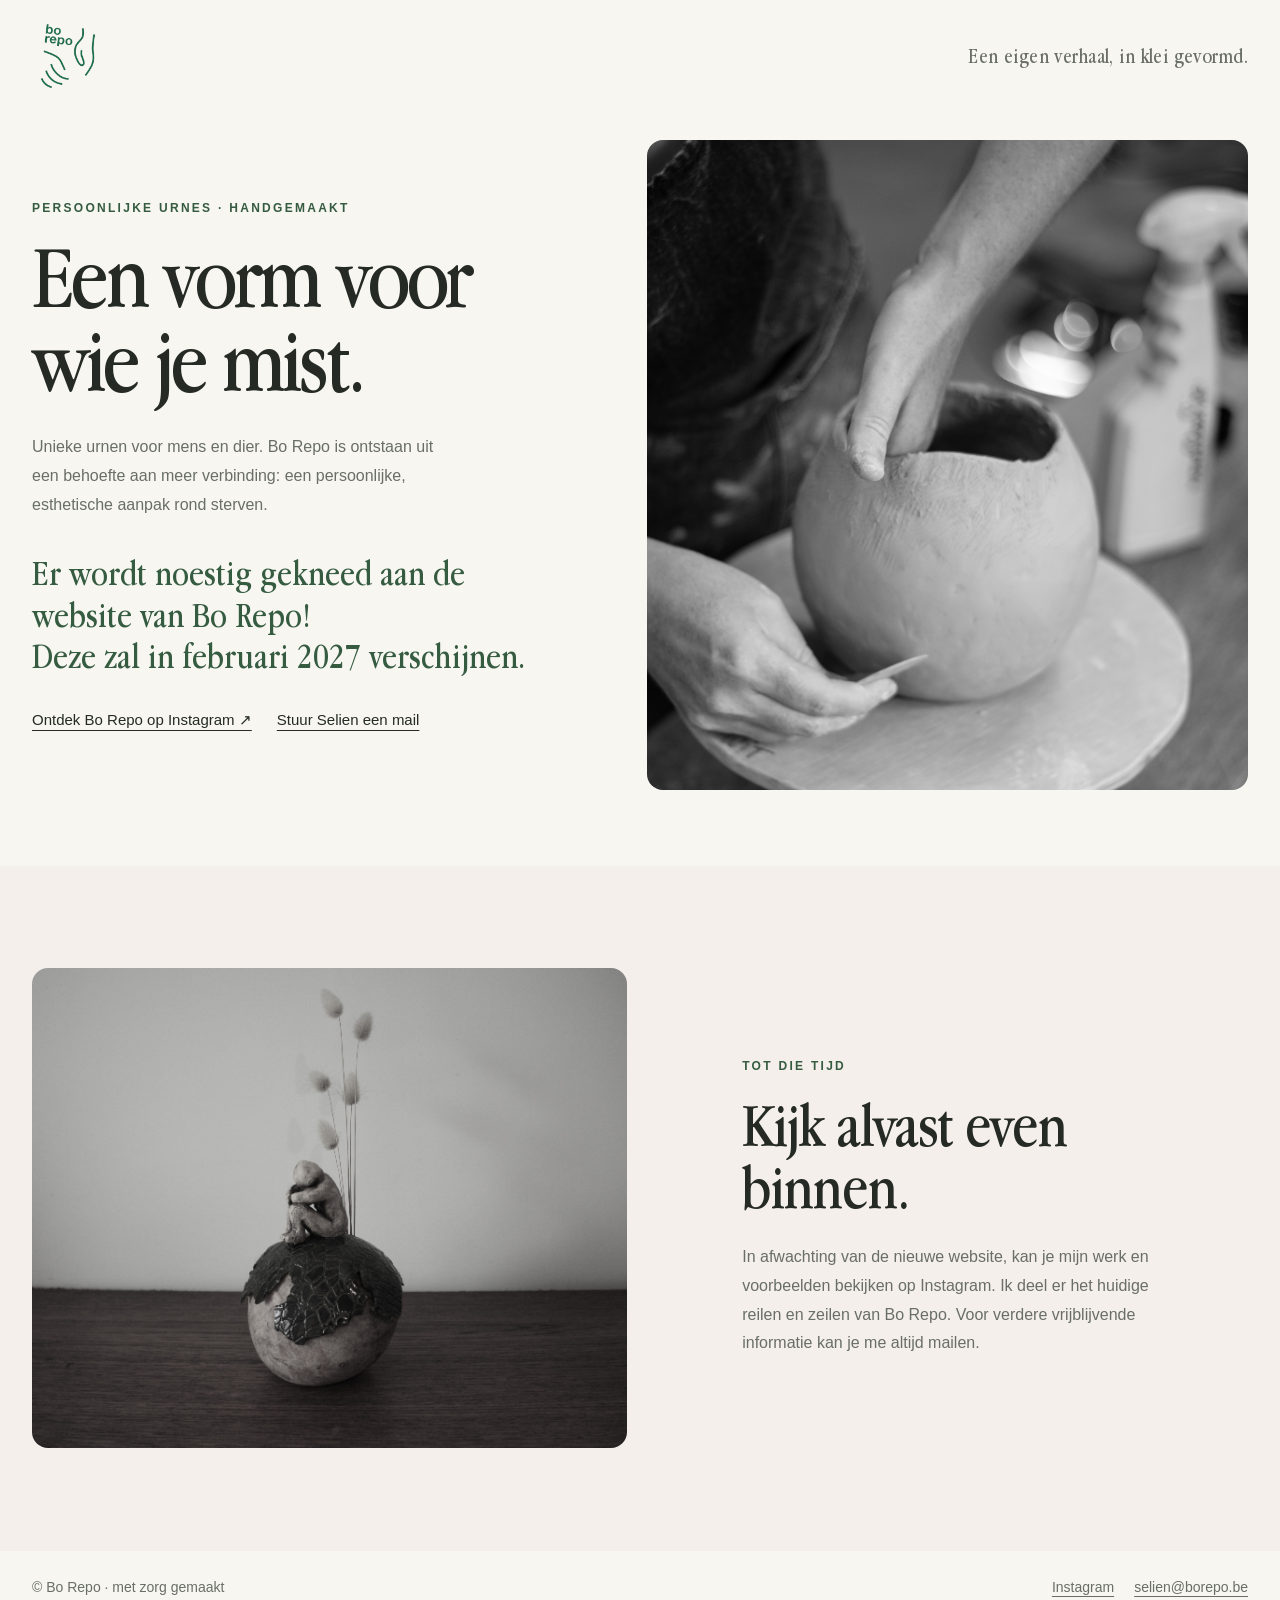
==== index.html @ 78b9c155 "Initial commit" ====
<!doctype html>
<html lang="nl-BE">
<head>
  <meta charset="utf-8">
  <meta name="viewport" content="width=device-width, initial-scale=1">
  <meta name="theme-color" content="#62926e">
  <meta name="description" content="Bo Repo maakt persoonlijke, handgemaakte urnes voor mensen en dieren. De nieuwe website verschijnt in februari 2027.">
  <!-- Preload fonts -->
  <link rel="preload" href="fonts/ITC Garamond Book Narrow Regular.woff2" as="font" type="font/woff2" crossorigin>
  <title>Bo Repo — urnes met een eigen verhaal</title>
  <link rel="icon" href="img/bo-repo-logo-groen.png">
  <link rel="stylesheet" href="css/style.css">
</head>
<body>
  <header class="site-header page-shell">
    <a class="brand" href="/" aria-label="Bo Repo — startpagina">
      <img src="img/bo-repo-logo-groen.png" alt="Bo Repo">
    </a>
    <span class="header-note">Een eigen verhaal, in klei gevormd.</span>
  </header>

  <main>
    <section class="hero page-shell" aria-labelledby="hero-title">
      <div class="hero-copy">
        <p class="eyebrow">Persoonlijke urnes · handgemaakt</p>
        <h1 id="hero-title">Een vorm voor wie je mist.</h1>
        <p class="intro">Unieke urnen voor mens en dier. Bo Repo is ontstaan uit een behoefte aan meer verbinding: een persoonlijke, esthetische aanpak rond sterven.</p>
        <p class="announcement">Er wordt noestig gekneed aan de website van Bo Repo!<br>Deze zal in februari 2027 verschijnen.</p>
        <div class="hero-links">
          <a class="text-link" href="https://www.instagram.com/bo_repo/" target="_blank" rel="noopener noreferrer">Ontdek Bo Repo op Instagram ↗</a>
          <a class="text-link" href="mailto:selien@borepo.be">Stuur Selien een mail</a>
        </div>
      </div>
      <figure class="hero-image">
        <img src="img/bo-repo-img-1.jpg" alt="Handgemaakte Bo Repo urne met een sculptuur en droogbloemen">
        <!-- <figcaption class="image-caption">Met de hand en met zorg gemaakt</figcaption> -->
      </figure>
    </section>

    <section class="process" aria-labelledby="process-title">
      <img class="process-image" src="img/bo-repo-img-2.jpg" alt="Selien vormt met de hand een urne uit klei" loading="lazy">
      <div class="process-copy">
        <p class="eyebrow">Tot die tijd</p>
        <h2 id="process-title">Kijk alvast even binnen.</h2>
        <p>In afwachting van de nieuwe website, kan je mijn werk en voorbeelden bekijken op Instagram. Ik deel er het huidige reilen en zeilen van Bo Repo. Voor verdere vrijblijvende informatie kan je me altijd mailen.</p>
      </div>
    </section>
  </main>

  <footer class="site-footer page-shell">
    <span>© Bo Repo · met zorg gemaakt</span>
    <nav class="footer-links" aria-label="Contact en sociale media">
      <a href="https://www.instagram.com/bo_repo/" target="_blank" rel="noopener noreferrer">Instagram</a>
      <a href="mailto:selien@borepo.be">selien@borepo.be</a>
    </nav>
  </footer>
</body>
</html>
---- css/style.css ----
@font-face {
  font-family: "ITC Garamond";
  src: url("../fonts/ITC Garamond Book Narrow Regular.woff2") format("woff2"),
       url("../fonts/ITC Garamond Book Narrow Regular.woff") format("woff"),
       url("../fonts/ITC Garamond Book Narrow Regular.otf") format("opentype");
  font-style: normal;
  font-weight: 400;
  font-display: swap;
}

:root {
  color-scheme: light;
  --green: rgb(98 146 110);
  --green-dark: #355b41;
  --grey-tint: #f4efea;
  --ink: #252a25;
  --paper: #f7f6f0;
  --placeholder: #e8e7e0;
  --caption-bg: rgb(247 246 240 / 0.92);
  --muted: #696e67;
  --serif: "ITC Garamond", Georgia, serif;
  --sans: "Segoe UI", Arial, sans-serif;
  --shell-max: 90rem;
  --gutter: 1.25rem;
}

* {
  box-sizing: border-box;
}

html {
  scroll-behavior: smooth;
}

body {
  margin: 0;
  background: var(--paper);
  color: var(--ink);
  font-family: var(--sans);
  -webkit-font-smoothing: antialiased;
}

a {
  color: inherit;
}

img {
  display: block;
  max-width: 100%;
}

.page-shell {
  width: min(100% - 2 * var(--gutter), 35rem);
  margin-inline: auto;
}

/* Header */
.site-header {
  min-height: 5.5rem;
  display: flex;
  align-items: center;
  justify-content: space-between;
  gap: 1.5rem;
}

.brand {
  display: inline-flex;
  align-items: center;
  text-decoration: none;
}

.brand img {
  width: 4rem;
  height: 4rem;
  object-fit: contain;
}

.header-note {
  max-width: 10rem;
  color: var(--muted);
  font-family: var(--serif);
  font-size: 1.125rem;
  letter-spacing: 0.02em;
  text-align: right;
}

/* Hero */
.hero {
  display: grid;
  grid-template-columns: 1fr;
  align-items: center;
  gap: 2.25rem;
  padding-block: 1.625rem 3.375rem;
}

.hero-copy {
  max-width: 33rem;
}

.eyebrow {
  margin: 0 0 1.375rem;
  color: var(--green-dark);
  font-size: 0.75rem;
  font-weight: 650;
  letter-spacing: 0.19em;
  text-transform: uppercase;
}

h1,
h2,
.announcement {
  font-family: var(--serif);
  font-weight: 400;
}

h1 {
  max-width: 28.75rem;
  margin: 0;
  font-size: clamp(3.75rem, 15vw, 5.5rem);
  line-height: 0.91;
  letter-spacing: -0.035em;
}

.intro {
  max-width: 27rem;
  margin: 1.375rem 0 0;
  color: var(--muted);
  font-size: 1rem;
  line-height: 1.8;
}

.announcement {
  margin: 1.625rem 0 0;
  color: var(--green-dark);
  font-size: clamp(1.5rem, 6vw, 2.25rem);
  line-height: 1.15;
}

.hero-links {
  display: flex;
  flex-wrap: wrap;
  align-items: center;
  gap: 0.75rem 1.5rem;
  margin-top: 1.5rem;
  font-size: 0.9375rem;
}

.text-link {
  text-decoration-thickness: 1px;
  text-underline-offset: 0.3rem;
}

.text-link:hover,
.text-link:focus-visible {
  color: var(--green-dark);
}

.hero-image {
  position: relative;
  margin: 0;
  width: 100%;
  height: min(116vw, 35rem);
  overflow: hidden;
  background: var(--placeholder);
  border-radius: 1rem;
}

.hero-image img {
  width: 100%;
  height: 100%;
  object-fit: cover;
  object-position: center 57%;
}

.image-caption {
  position: absolute;
  right: 1rem;
  bottom: 1rem;
  margin: 0;
  padding: 0.5rem 0.75rem;
  background: var(--caption-bg);
  color: var(--ink);
  font-family: var(--serif);
  font-size: 1.0625rem;
}

/* Process */
.process {
  display: grid;
  grid-template-columns: 1fr;
  align-items: center;
  gap: 2rem;
  padding: 3.125rem var(--gutter) 3.5rem;
  background: var(--grey-tint);
}

.process-image {
  width: 100%;
  aspect-ratio: 1.15 / 1;
  object-fit: cover;
  object-position: center 53%;
  border-radius: 1rem;
}

.process-copy {
  max-width: 27.5rem;
}

h2 {
  margin: 0;
  font-size: clamp(2.625rem, 10vw, 4rem);
  line-height: 0.98;
  letter-spacing: -0.025em;
}

.process-copy p:last-child {
  margin: 1.4375rem 0 0;
  color: var(--muted);
  font-size: 1rem;
  line-height: 1.8;
}

/* Footer */
.site-footer {
  display: flex;
  flex-direction: column;
  align-items: flex-start;
  gap: 0.875rem;
  padding-block: 1.375rem;
  color: var(--muted);
  font-size: 0.875rem;
}

.footer-links {
  display: flex;
  flex-wrap: wrap;
  gap: 1.25rem;
}

.footer-links a {
  text-underline-offset: 0.25rem;
}

/* Tablet en groter */
@media (min-width: 48em) {
  :root {
    --gutter: 2rem;
  }

  .page-shell {
    width: min(100% - 2 * var(--gutter), var(--shell-max));
  }

  .site-header {
    min-height: 7rem;
  }

  .brand img {
    width: 4.75rem;
    height: 4.75rem;
  }

  .header-note {
    max-width: none;
    font-size: 1.3125rem;
  }

  .hero {
    min-height: min(44.375rem, calc(100svh - 7rem));
    grid-template-columns: 0.92fr 1.08fr;
    gap: clamp(2.625rem, 8vw, 7.5rem);
    padding-block: 1.75rem 4.75rem;
  }

  .hero-copy {
    padding-block: 2.25rem;
  }

  h1 {
    max-width: 35rem;
    font-size: clamp(3.625rem, 7.2vw, 6.25rem);
  }

  .intro {
    margin-top: 1.75rem;
  }

  .announcement {
    margin-top: 2.125rem;
    font-size: clamp(1.5625rem, 3vw, 2.25rem);
  }

  .hero-links {
    margin-top: 2.0625rem;
    gap: 0.75rem 1.5625rem;
  }

  .hero-image {
    justify-self: end;
    height: clamp(27.5rem, 55vw, 40.625rem);
  }

  .image-caption {
    right: 1.125rem;
    bottom: 1.125rem;
    padding: 0.5625rem 0.75rem;
  }

  .process {
    grid-template-columns: 1fr 0.85fr;
    gap: clamp(2.375rem, 9vw, 8.25rem);
    padding: clamp(3.375rem, 8vw, 7rem) max(var(--gutter), calc((100vw - var(--shell-max)) / 2));
  }

  .process-image {
    aspect-ratio: 1.24 / 1;
  }

  h2 {
    font-size: clamp(2.625rem, 5vw, 4.0625rem);
  }

  .site-footer {
    flex-direction: row;
    align-items: center;
    justify-content: space-between;
    gap: 1.5rem;
    padding-block: 1.75rem;
  }
}

@media (min-width: 90.0625em) {
  :root {
    --gutter: 4rem;
  }
}

@media (prefers-reduced-motion: reduce) {
  html {
    scroll-behavior: auto;
  }
}
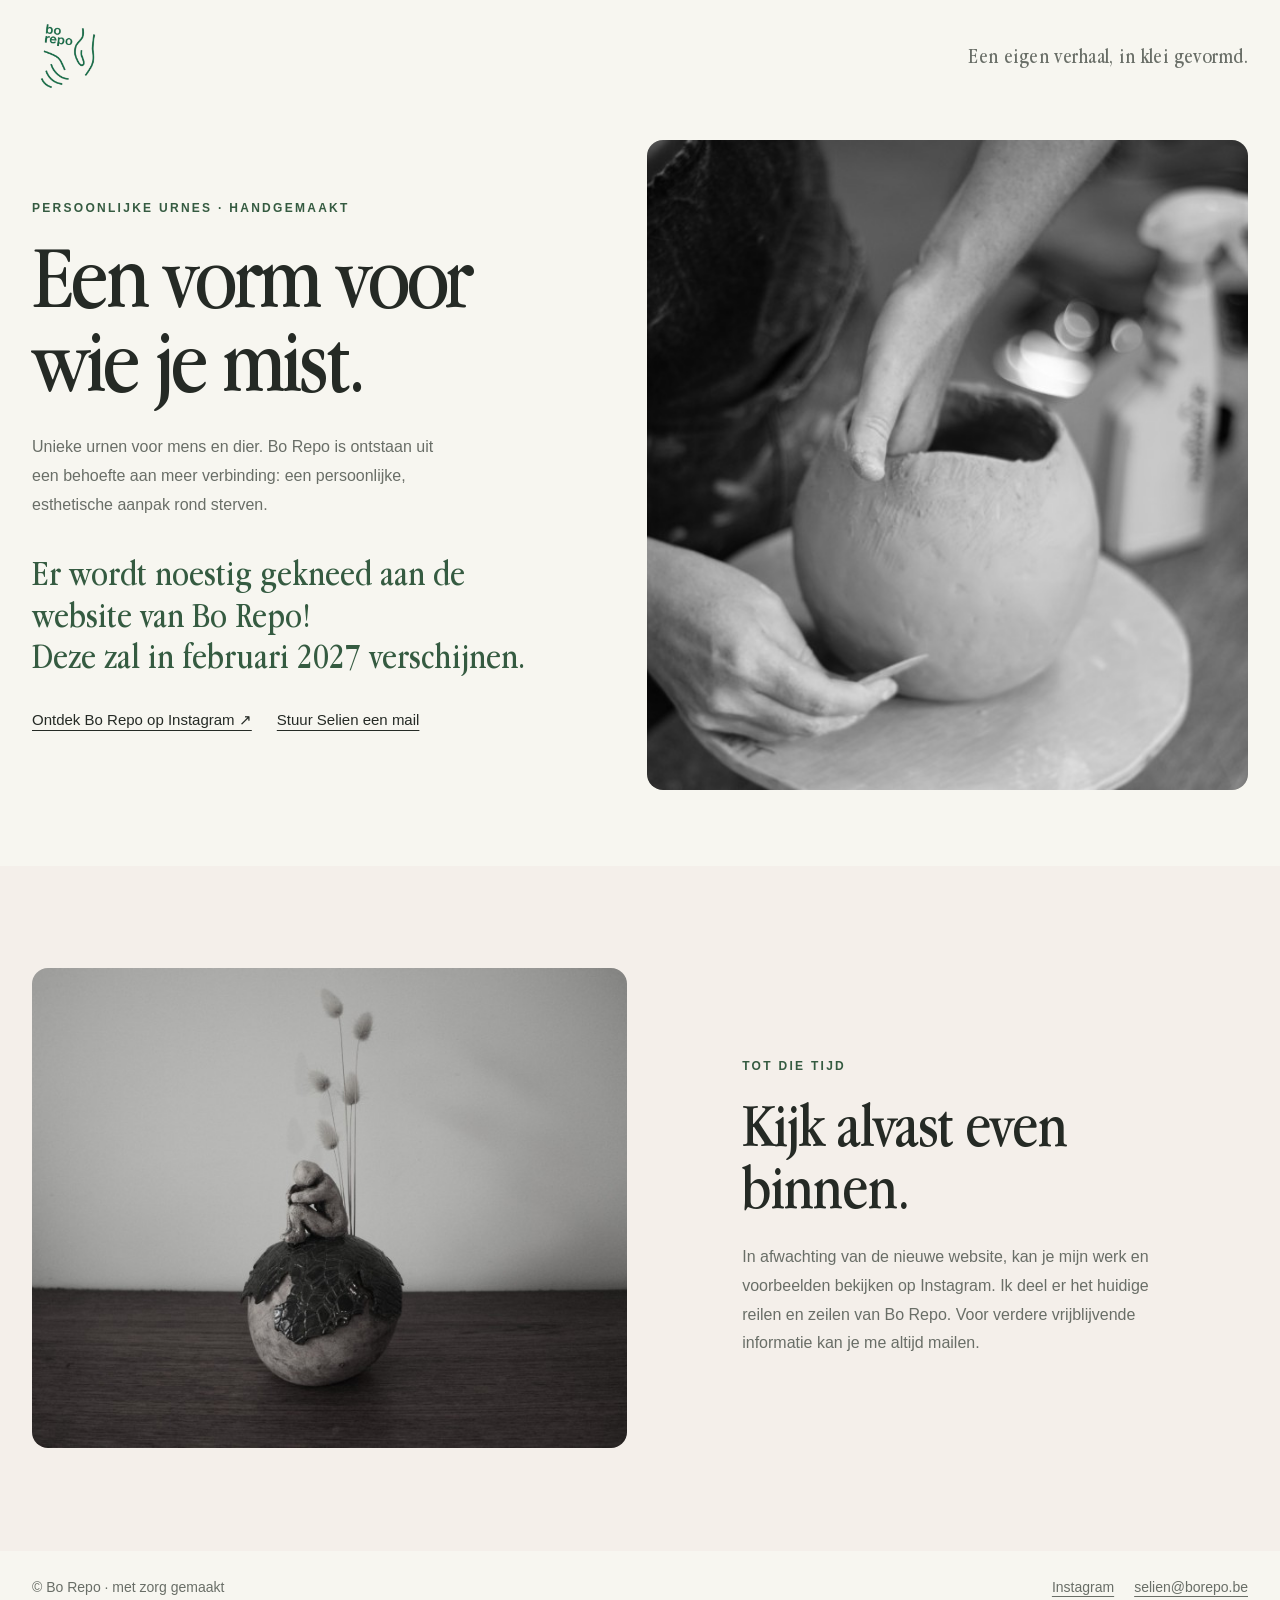
==== commit 87110c96: "Image sizes adjusted" ====
--- a/index.html
+++ b/index.html
@@ -1,4 +1,4 @@
-<!doctype html>
+﻿<!doctype html>
 <html lang="nl-BE">
 <head>
   <meta charset="utf-8">
@@ -32,13 +32,13 @@
         </div>
       </div>
       <figure class="hero-image">
-        <img src="img/bo-repo-img-1.jpg" alt="Handgemaakte Bo Repo urne met een sculptuur en droogbloemen">
+        <img src="img/bo-repo-hero.jpg" alt="Handgemaakte Bo Repo urne met een sculptuur en droogbloemen">
         <!-- <figcaption class="image-caption">Met de hand en met zorg gemaakt</figcaption> -->
       </figure>
     </section>
 
     <section class="process" aria-labelledby="process-title">
-      <img class="process-image" src="img/bo-repo-img-2.jpg" alt="Selien vormt met de hand een urne uit klei" loading="lazy">
+      <img class="process-image" src="img/bo-repo-process.jpg" alt="Selien vormt met de hand een urne uit klei" loading="lazy">
       <div class="process-copy">
         <p class="eyebrow">Tot die tijd</p>
         <h2 id="process-title">Kijk alvast even binnen.</h2>
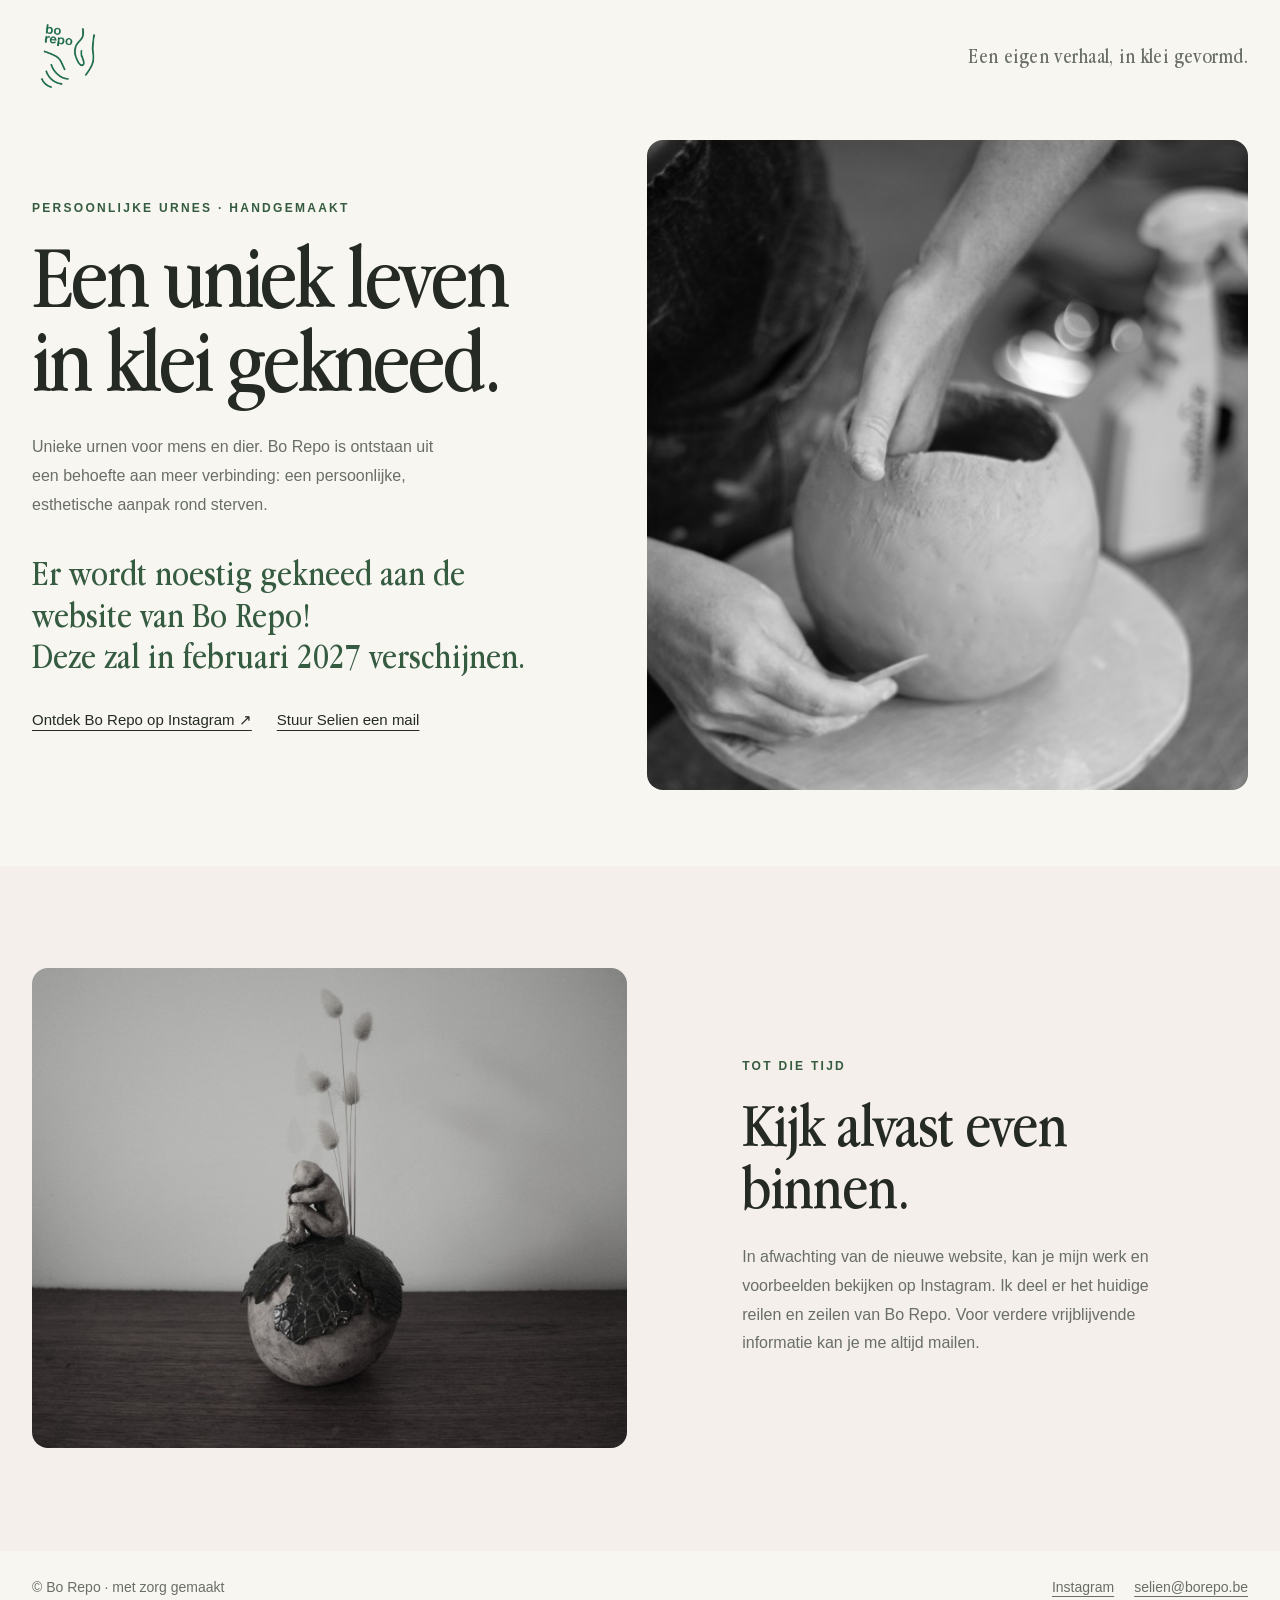
==== commit af3257c5: "Slagzin aangepast" ====
--- a/index.html
+++ b/index.html
@@ -3,6 +3,8 @@
 <head>
   <meta charset="utf-8">
   <meta name="viewport" content="width=device-width, initial-scale=1">
+  <link rel="icon" type="image/png" sizes="16x16" href="img/favicon/favicon-16x16.png">
+  <link rel="icon" type="image/png" sizes="32x32" href="img/favicon/favicon-32x32.png">
   <meta name="theme-color" content="#62926e">
   <meta name="description" content="Bo Repo maakt persoonlijke, handgemaakte urnes voor mensen en dieren. De nieuwe website verschijnt in februari 2027.">
   <!-- Preload fonts -->
@@ -23,7 +25,7 @@
     <section class="hero page-shell" aria-labelledby="hero-title">
       <div class="hero-copy">
         <p class="eyebrow">Persoonlijke urnes · handgemaakt</p>
-        <h1 id="hero-title">Een vorm voor wie je mist.</h1>
+        <h1 id="hero-title">Een uniek leven in klei gekneed.</h1>
         <p class="intro">Unieke urnen voor mens en dier. Bo Repo is ontstaan uit een behoefte aan meer verbinding: een persoonlijke, esthetische aanpak rond sterven.</p>
         <p class="announcement">Er wordt noestig gekneed aan de website van Bo Repo!<br>Deze zal in februari 2027 verschijnen.</p>
         <div class="hero-links">
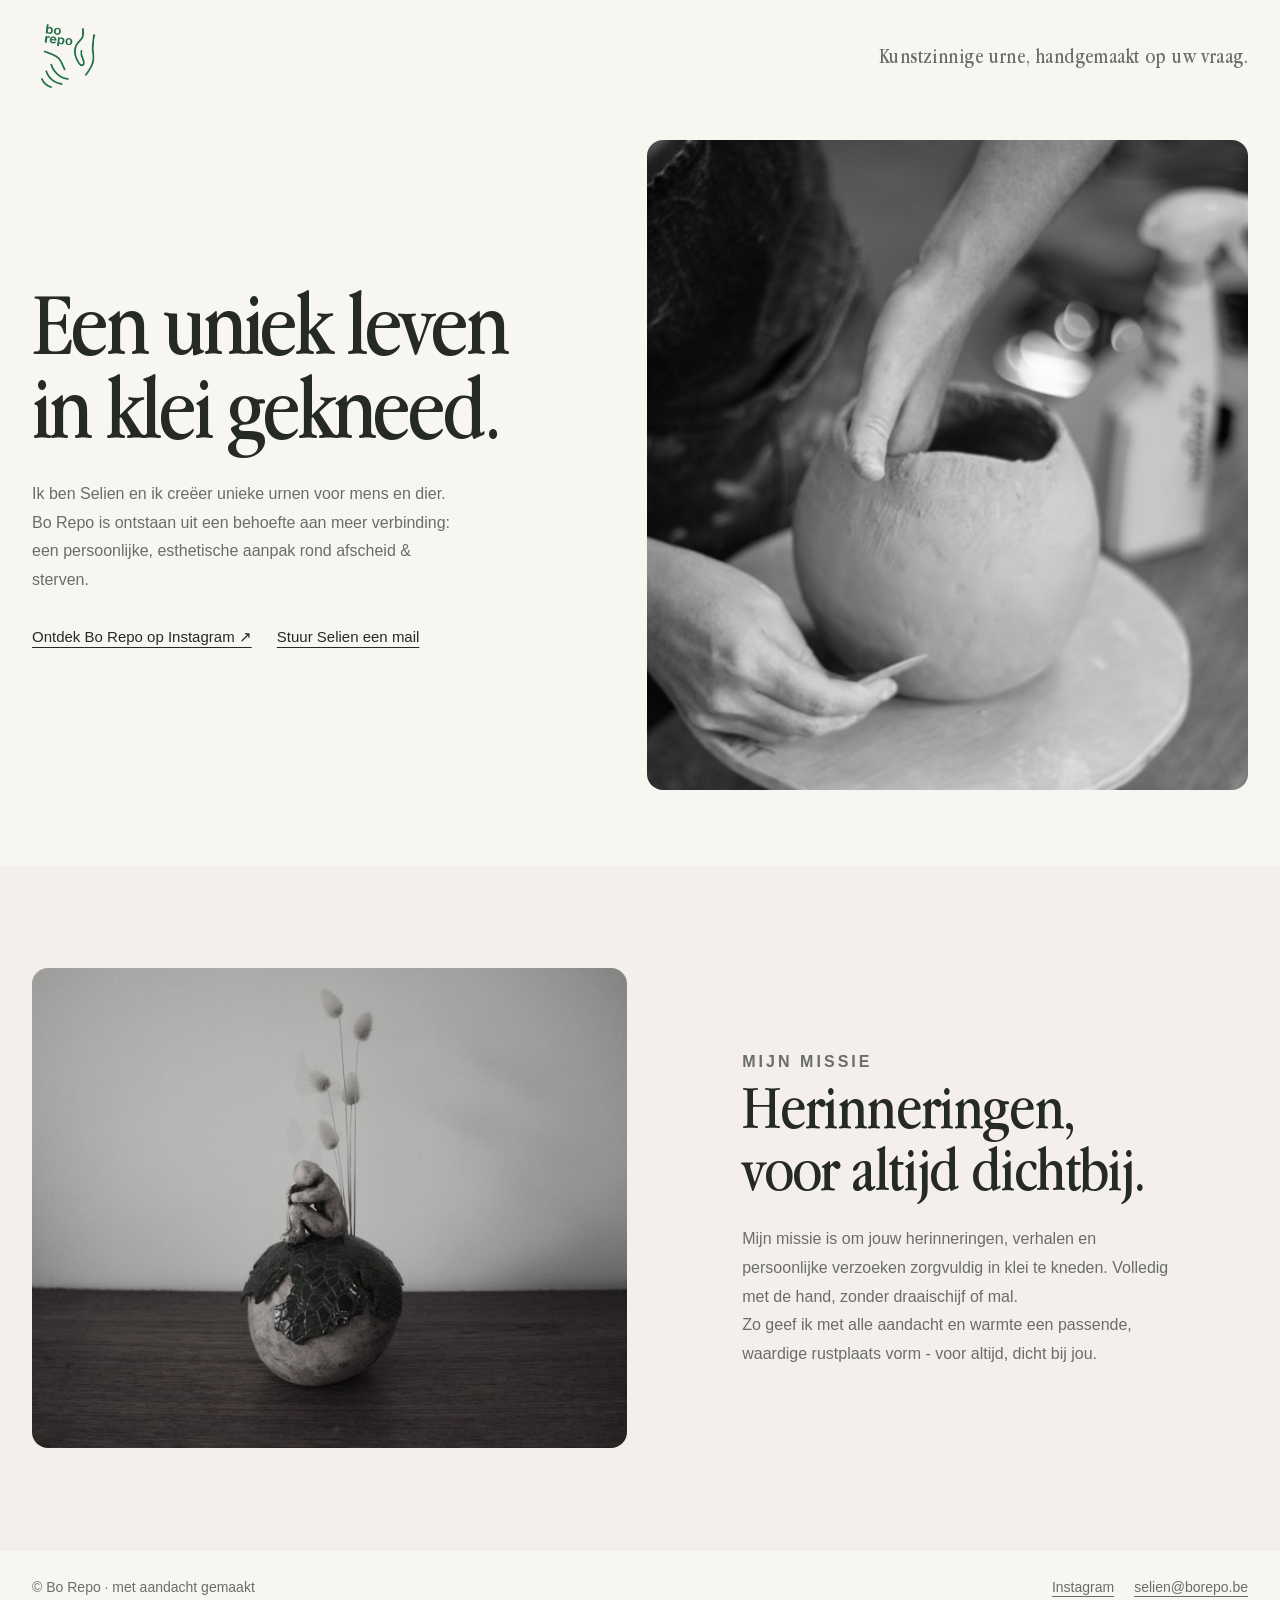
==== commit 935d722d: "Feedback Selien  applied" ====
--- a/index.html
+++ b/index.html
@@ -18,18 +18,18 @@
     <a class="brand" href="/" aria-label="Bo Repo — startpagina">
       <img src="img/bo-repo-logo-groen.png" alt="Bo Repo">
     </a>
-    <span class="header-note">Een eigen verhaal, in klei gevormd.</span>
+    <span class="header-note">Kunstzinnige urne, handgemaakt op uw vraag.</span>
   </header>
 
   <main>
     <section class="hero page-shell" aria-labelledby="hero-title">
       <div class="hero-copy">
-        <p class="eyebrow">Persoonlijke urnes · handgemaakt</p>
+        <!--<p class="eyebrow">Kunstzinnige urne · handgemaakt op uw vraag</p>-->
         <h1 id="hero-title">Een uniek leven in klei gekneed.</h1>
-        <p class="intro">Unieke urnen voor mens en dier. Bo Repo is ontstaan uit een behoefte aan meer verbinding: een persoonlijke, esthetische aanpak rond sterven.</p>
-        <p class="announcement">Er wordt noestig gekneed aan de website van Bo Repo!<br>Deze zal in februari 2027 verschijnen.</p>
+        <p class="intro">Ik ben Selien en ik creëer unieke urnen voor mens en dier. <span class="brand-name">Bo Repo</span> is ontstaan uit een behoefte aan meer verbinding: een persoonlijke, esthetische aanpak rond afscheid & sterven.</p>
+        <!--<p class="announcement">Er wordt noestig gekneed aan de website van Bo Repo!<br>Deze zal in februari 2027 verschijnen.</p>-->
         <div class="hero-links">
-          <a class="text-link" href="https://www.instagram.com/bo_repo/" target="_blank" rel="noopener noreferrer">Ontdek Bo Repo op Instagram ↗</a>
+          <a class="text-link" href="https://www.instagram.com/bo_repo/" target="_blank" rel="noopener noreferrer">Ontdek <span class="brand-name">Bo Repo</span> op Instagram ↗</a>
           <a class="text-link" href="mailto:selien@borepo.be">Stuur Selien een mail</a>
         </div>
       </div>
@@ -42,15 +42,20 @@
     <section class="process" aria-labelledby="process-title">
       <img class="process-image" src="img/bo-repo-process.jpg" alt="Selien vormt met de hand een urne uit klei" loading="lazy">
       <div class="process-copy">
-        <p class="eyebrow">Tot die tijd</p>
-        <h2 id="process-title">Kijk alvast even binnen.</h2>
+        <p class="eyebrow">Mijn missie</p>
+        <!--<h2 id="process-title">Kijk alvast even binnen.</h2>
         <p>In afwachting van de nieuwe website, kan je mijn werk en voorbeelden bekijken op Instagram. Ik deel er het huidige reilen en zeilen van Bo Repo. Voor verdere vrijblijvende informatie kan je me altijd mailen.</p>
+        <p>Er wordt noestig gekneed aan de website van Bo Repo!<br>Deze zal in februari 2027 verschijnen.</p>
+        -->
+        <h2 id="process-title">Herinneringen, voor altijd dichtbij.</h2>
+        <p>Mijn missie is om jouw herinneringen, verhalen en persoonlijke verzoeken zorgvuldig in klei te kneden. Volledig met de hand, zonder draaischijf of mal.</p>
+        <p>Zo geef ik met alle aandacht en warmte een passende, waardige rustplaats vorm - voor altijd, dicht bij jou.</p>
       </div>
     </section>
   </main>
 
   <footer class="site-footer page-shell">
-    <span>© Bo Repo · met zorg gemaakt</span>
+    <span>© <span class="brand-name">Bo Repo</span> · met aandacht gemaakt</span>
     <nav class="footer-links" aria-label="Contact en sociale media">
       <a href="https://www.instagram.com/bo_repo/" target="_blank" rel="noopener noreferrer">Instagram</a>
       <a href="mailto:selien@borepo.be">selien@borepo.be</a>
--- a/css/style.css
+++ b/css/style.css
@@ -213,8 +213,19 @@
   letter-spacing: -0.025em;
 }
 
-.process-copy p:last-child {
+/*.process-copy p:last-child {
   margin: 1.4375rem 0 0;
+  color: var(--muted);
+  font-size: 1rem;
+  line-height: 1.8;
+}*/
+
+.process-copy p:nth-last-child(2) {
+  margin: 1.4375rem 0 0;
+}
+
+.process-copy p{
+  margin: 0;
   color: var(--muted);
   font-size: 1rem;
   line-height: 1.8;
@@ -260,6 +271,10 @@
     height: 4.75rem;
   }
 
+  .brand-name {
+    white-space: nowrap;
+  }
+
   .header-note {
     max-width: none;
     font-size: 1.3125rem;
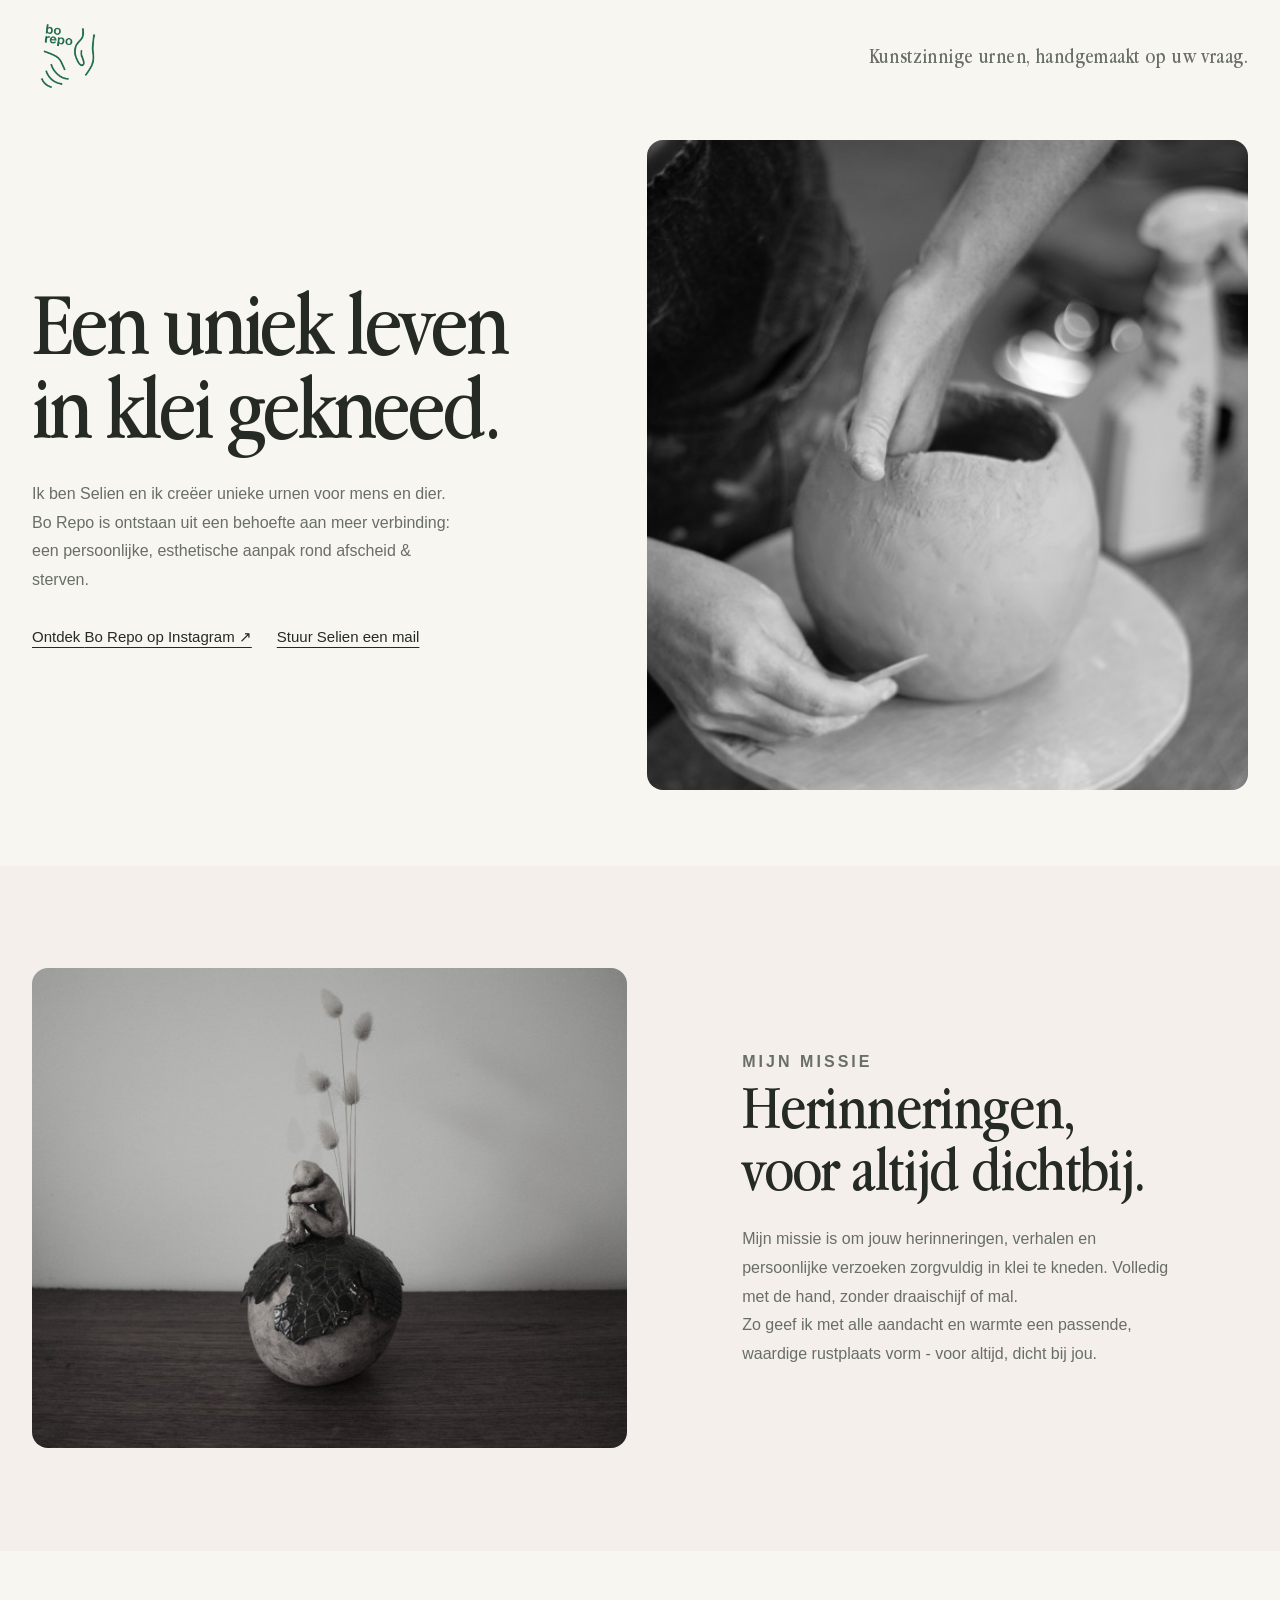
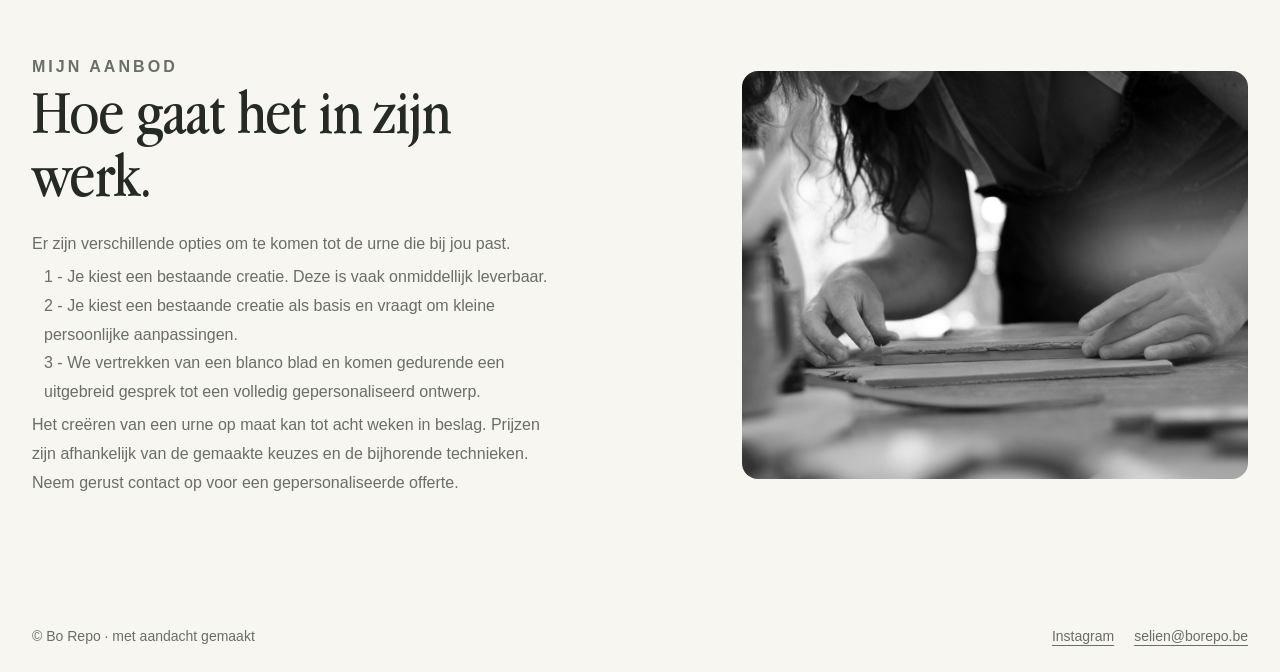
==== commit a7f8bd76: "Added offer section" ====
--- a/index.html
+++ b/index.html
@@ -9,7 +9,7 @@
   <meta name="description" content="Bo Repo maakt persoonlijke, handgemaakte urnes voor mensen en dieren. De nieuwe website verschijnt in februari 2027.">
   <!-- Preload fonts -->
   <link rel="preload" href="fonts/ITC Garamond Book Narrow Regular.woff2" as="font" type="font/woff2" crossorigin>
-  <title>Bo Repo — urnes met een eigen verhaal</title>
+  <title>Bo Repo · Een uniek leven in klei gekneed</title>
   <link rel="icon" href="img/bo-repo-logo-groen.png">
   <link rel="stylesheet" href="css/style.css">
 </head>
@@ -18,13 +18,13 @@
     <a class="brand" href="/" aria-label="Bo Repo — startpagina">
       <img src="img/bo-repo-logo-groen.png" alt="Bo Repo">
     </a>
-    <span class="header-note">Kunstzinnige urne, handgemaakt op uw vraag.</span>
+    <span class="header-note">Kunstzinnige urnen, handgemaakt op uw vraag.</span>
   </header>
 
   <main>
     <section class="hero page-shell" aria-labelledby="hero-title">
       <div class="hero-copy">
-        <!--<p class="eyebrow">Kunstzinnige urne · handgemaakt op uw vraag</p>-->
+        <!--<p class="eyebrow">Kunstzinnige urnen · handgemaakt op uw vraag</p>-->
         <h1 id="hero-title">Een uniek leven in klei gekneed.</h1>
         <p class="intro">Ik ben Selien en ik creëer unieke urnen voor mens en dier. <span class="brand-name">Bo Repo</span> is ontstaan uit een behoefte aan meer verbinding: een persoonlijke, esthetische aanpak rond afscheid & sterven.</p>
         <!--<p class="announcement">Er wordt noestig gekneed aan de website van Bo Repo!<br>Deze zal in februari 2027 verschijnen.</p>-->
@@ -39,18 +39,29 @@
       </figure>
     </section>
 
-    <section class="process" aria-labelledby="process-title">
-      <img class="process-image" src="img/bo-repo-process.jpg" alt="Selien vormt met de hand een urne uit klei" loading="lazy">
-      <div class="process-copy">
+    <section class="mission" aria-labelledby="mission-title">
+      <div class="mission-copy">
         <p class="eyebrow">Mijn missie</p>
-        <!--<h2 id="process-title">Kijk alvast even binnen.</h2>
-        <p>In afwachting van de nieuwe website, kan je mijn werk en voorbeelden bekijken op Instagram. Ik deel er het huidige reilen en zeilen van Bo Repo. Voor verdere vrijblijvende informatie kan je me altijd mailen.</p>
-        <p>Er wordt noestig gekneed aan de website van Bo Repo!<br>Deze zal in februari 2027 verschijnen.</p>
-        -->
-        <h2 id="process-title">Herinneringen, voor altijd dichtbij.</h2>
+        <h2 id="mission-title">Herinneringen, voor altijd dichtbij.</h2>
         <p>Mijn missie is om jouw herinneringen, verhalen en persoonlijke verzoeken zorgvuldig in klei te kneden. Volledig met de hand, zonder draaischijf of mal.</p>
         <p>Zo geef ik met alle aandacht en warmte een passende, waardige rustplaats vorm - voor altijd, dicht bij jou.</p>
       </div>
+      <img class="mission-image" src="img/bo-repo-mission.jpg" alt="Selien vormt met de hand een urne uit klei" loading="lazy">
+    </section>
+
+    <section class="offer" aria-labelledby="offer-title">
+      <div class="offer-copy">
+        <p class="eyebrow">Mijn aanbod</p>
+        <h2 id="offer-title">Hoe gaat het in zijn werk.</h2>
+        <p>Er zijn verschillende opties om te komen tot de urne die bij jou past.</p>
+        <ol>
+          <li>Je kiest een bestaande creatie. Deze is vaak onmiddellijk leverbaar.</li>
+          <li>Je kiest een bestaande creatie als basis en vraagt om kleine persoonlijke aanpassingen.</li>
+          <li>We vertrekken van een blanco blad en komen gedurende een uitgebreid gesprek tot een volledig gepersonaliseerd ontwerp.</li>
+        </ol>
+        <p>Het creëren van een urne op maat kan tot acht weken in beslag. Prijzen zijn afhankelijk van de gemaakte keuzes en de bijhorende technieken. Neem gerust contact op voor een gepersonaliseerde offerte.</p>
+      </div>
+      <img class="offer-image" src="img/bo-repo-offer.jpg" alt="Selien vormt met de hand een urne uit klei" loading="lazy">
     </section>
   </main>
 
--- a/css/style.css
+++ b/css/style.css
@@ -10,7 +10,7 @@
 
 :root {
   color-scheme: light;
-  --green: rgb(98 146 110);
+  --green: #62926e; /* rgb(98, 146, 110) */
   --green-dark: #355b41;
   --grey-tint: #f4efea;
   --ink: #252a25;
@@ -184,17 +184,26 @@
   font-size: 1.0625rem;
 }
 
-/* Process */
-.process {
+/* offer & Mission */
+.offer,
+.mission {
   display: grid;
   grid-template-columns: 1fr;
   align-items: center;
   gap: 2rem;
   padding: 3.125rem var(--gutter) 3.5rem;
+}
+
+.mission {
   background: var(--grey-tint);
 }
 
-.process-image {
+.offer{
+  background: var(--paper);
+}
+
+.offer-image,
+.mission-image {
   width: 100%;
   aspect-ratio: 1.15 / 1;
   object-fit: cover;
@@ -202,33 +211,42 @@
   border-radius: 1rem;
 }
 
-.process-copy {
+.mission-copy {
   max-width: 27.5rem;
 }
 
+.offer-copy{
+  max-width: 32.5rem;
+}
+
 h2 {
-  margin: 0;
+  margin: 0 0 1.4375rem 0;
   font-size: clamp(2.625rem, 10vw, 4rem);
   line-height: 0.98;
   letter-spacing: -0.025em;
 }
 
-/*.process-copy p:last-child {
-  margin: 1.4375rem 0 0;
+.offer-copy p,
+.mission-copy p {
+  margin: 0;
   color: var(--muted);
   font-size: 1rem;
   line-height: 1.8;
-}*/
-
-.process-copy p:nth-last-child(2) {
-  margin: 1.4375rem 0 0;
-}
-
-.process-copy p{
-  margin: 0;
+}
+
+.offer-copy ol {
+  margin: 0.25rem 0 0.25rem 0;
+  padding-left: 0.75rem;
   color: var(--muted);
   font-size: 1rem;
   line-height: 1.8;
+  list-style: none;
+  counter-reset: item;
+}
+
+.offer-copy ol li::before {
+    counter-increment: item;
+    content: counter(item) " - ";
 }
 
 /* Footer */
@@ -321,13 +339,22 @@
     padding: 0.5625rem 0.75rem;
   }
 
-  .process {
+  .offer,
+  .mission {
     grid-template-columns: 1fr 0.85fr;
     gap: clamp(2.375rem, 9vw, 8.25rem);
     padding: clamp(3.375rem, 8vw, 7rem) max(var(--gutter), calc((100vw - var(--shell-max)) / 2));
   }
 
-  .process-image {
+  .mission :first-child {
+    order: 2;
+  }
+  .mission :last-child {
+    order: 1;
+  }
+
+  .offer-image,
+  .mission-image {
     aspect-ratio: 1.24 / 1;
   }
 
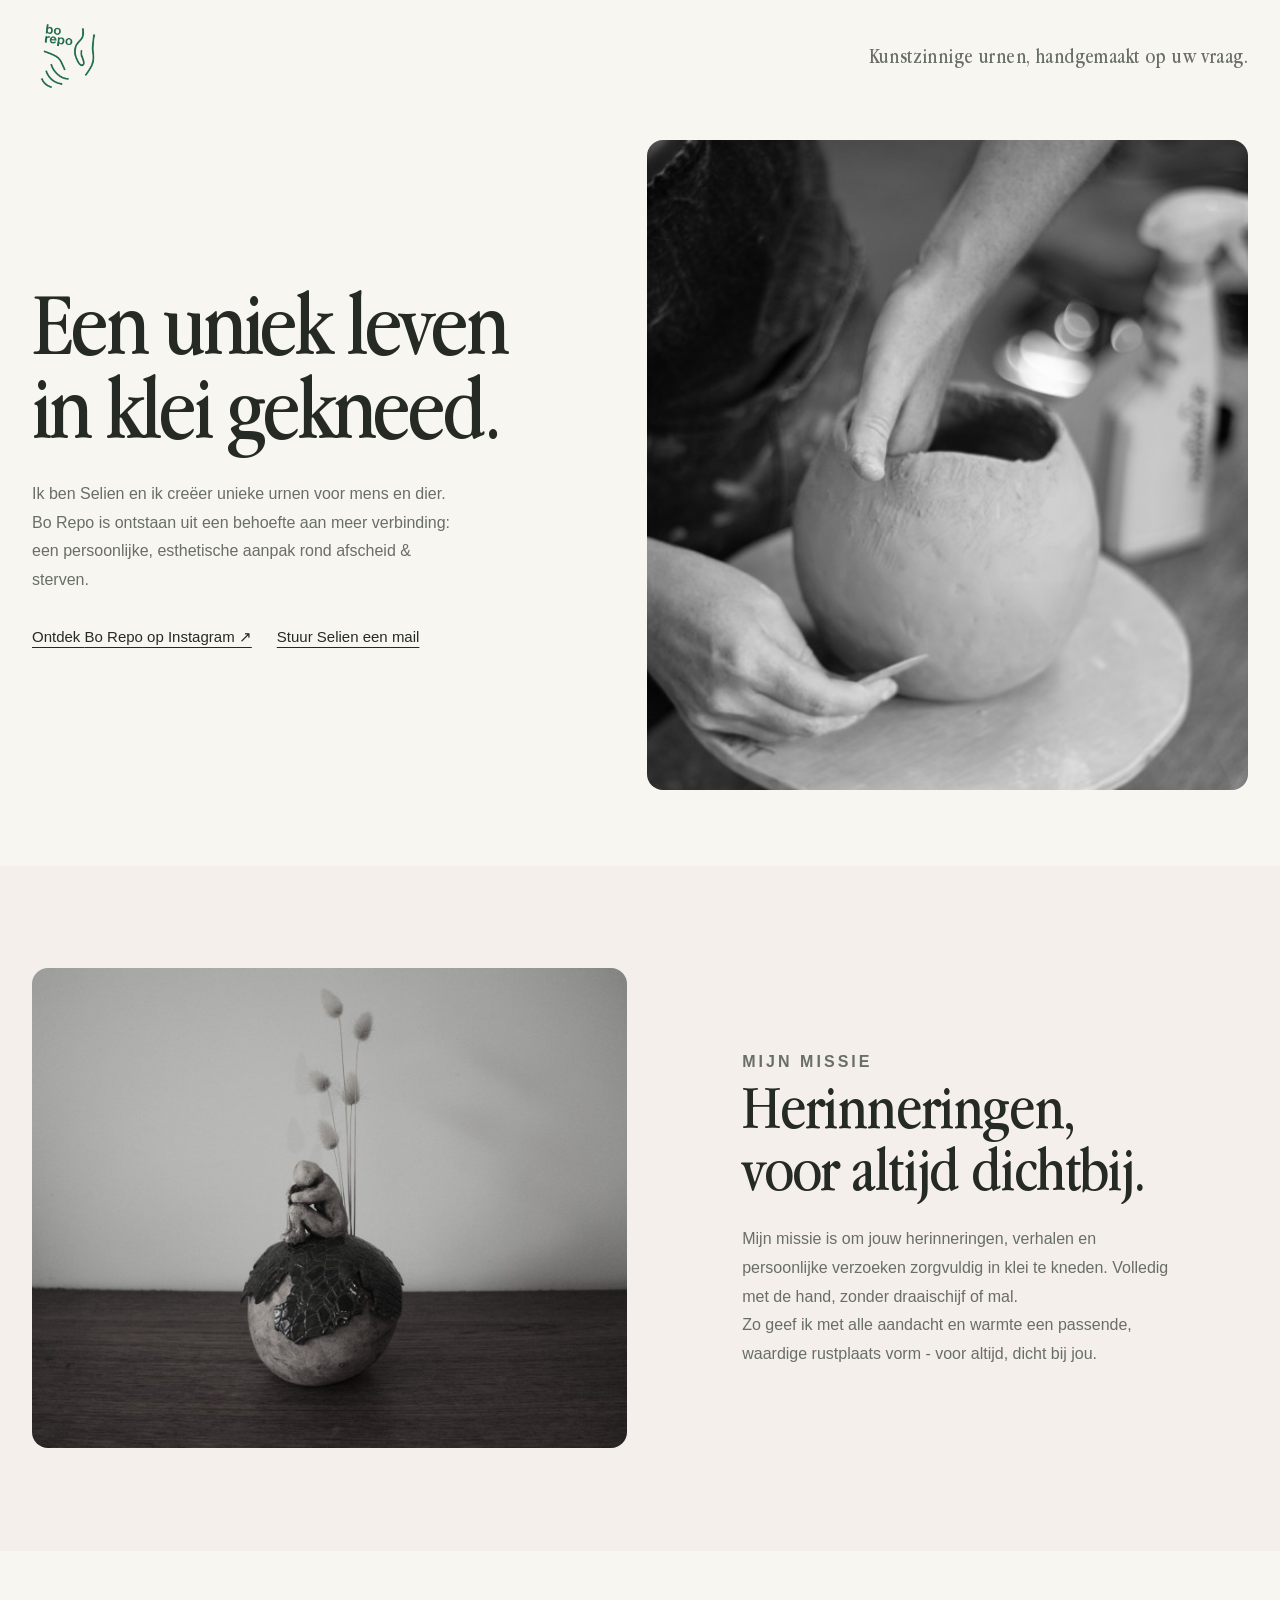
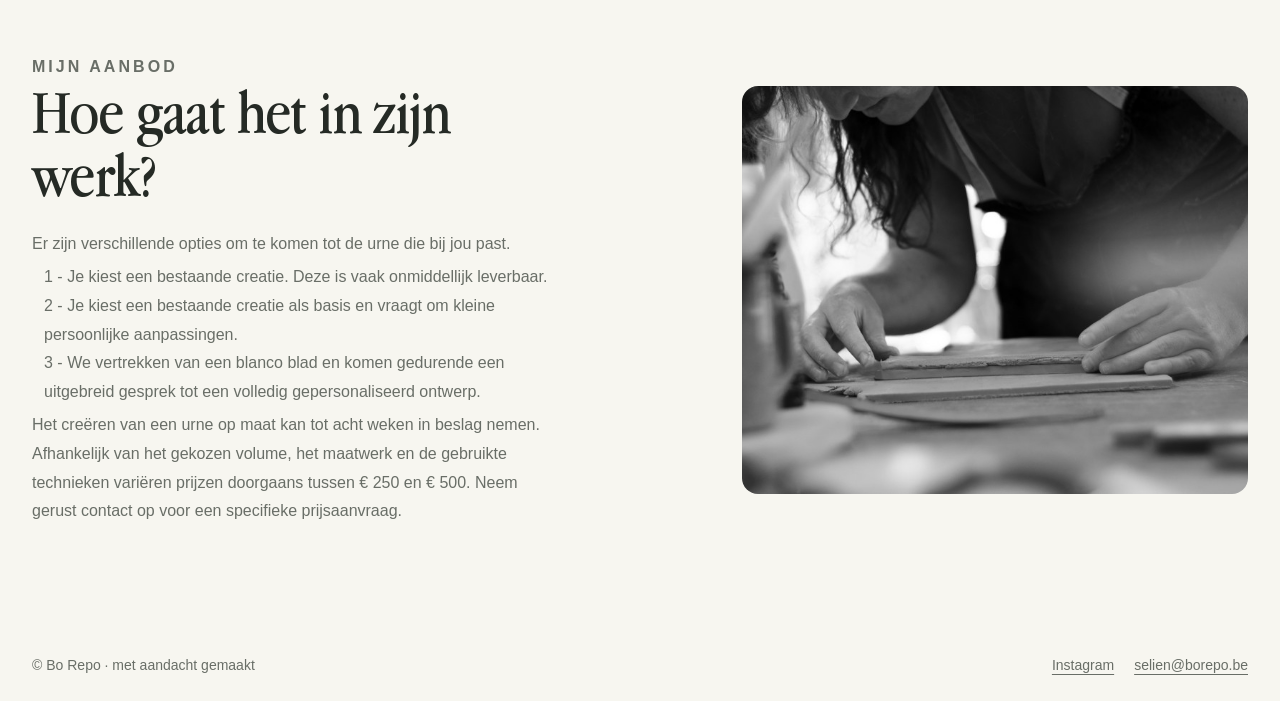
==== commit d4484c96: "Update offer section" ====
--- a/index.html
+++ b/index.html
@@ -52,14 +52,14 @@
     <section class="offer" aria-labelledby="offer-title">
       <div class="offer-copy">
         <p class="eyebrow">Mijn aanbod</p>
-        <h2 id="offer-title">Hoe gaat het in zijn werk.</h2>
+        <h2 id="offer-title">Hoe gaat het in zijn werk?</h2>
         <p>Er zijn verschillende opties om te komen tot de urne die bij jou past.</p>
         <ol>
           <li>Je kiest een bestaande creatie. Deze is vaak onmiddellijk leverbaar.</li>
           <li>Je kiest een bestaande creatie als basis en vraagt om kleine persoonlijke aanpassingen.</li>
           <li>We vertrekken van een blanco blad en komen gedurende een uitgebreid gesprek tot een volledig gepersonaliseerd ontwerp.</li>
         </ol>
-        <p>Het creëren van een urne op maat kan tot acht weken in beslag. Prijzen zijn afhankelijk van de gemaakte keuzes en de bijhorende technieken. Neem gerust contact op voor een gepersonaliseerde offerte.</p>
+        <p>Het creëren van een urne op maat kan tot acht weken in beslag nemen. Afhankelijk van het gekozen volume, het maatwerk en de gebruikte technieken variëren prijzen doorgaans tussen € 250 en € 500. Neem gerust contact op voor een specifieke prijsaanvraag.</p>
       </div>
       <img class="offer-image" src="img/bo-repo-offer.jpg" alt="Selien vormt met de hand een urne uit klei" loading="lazy">
     </section>
